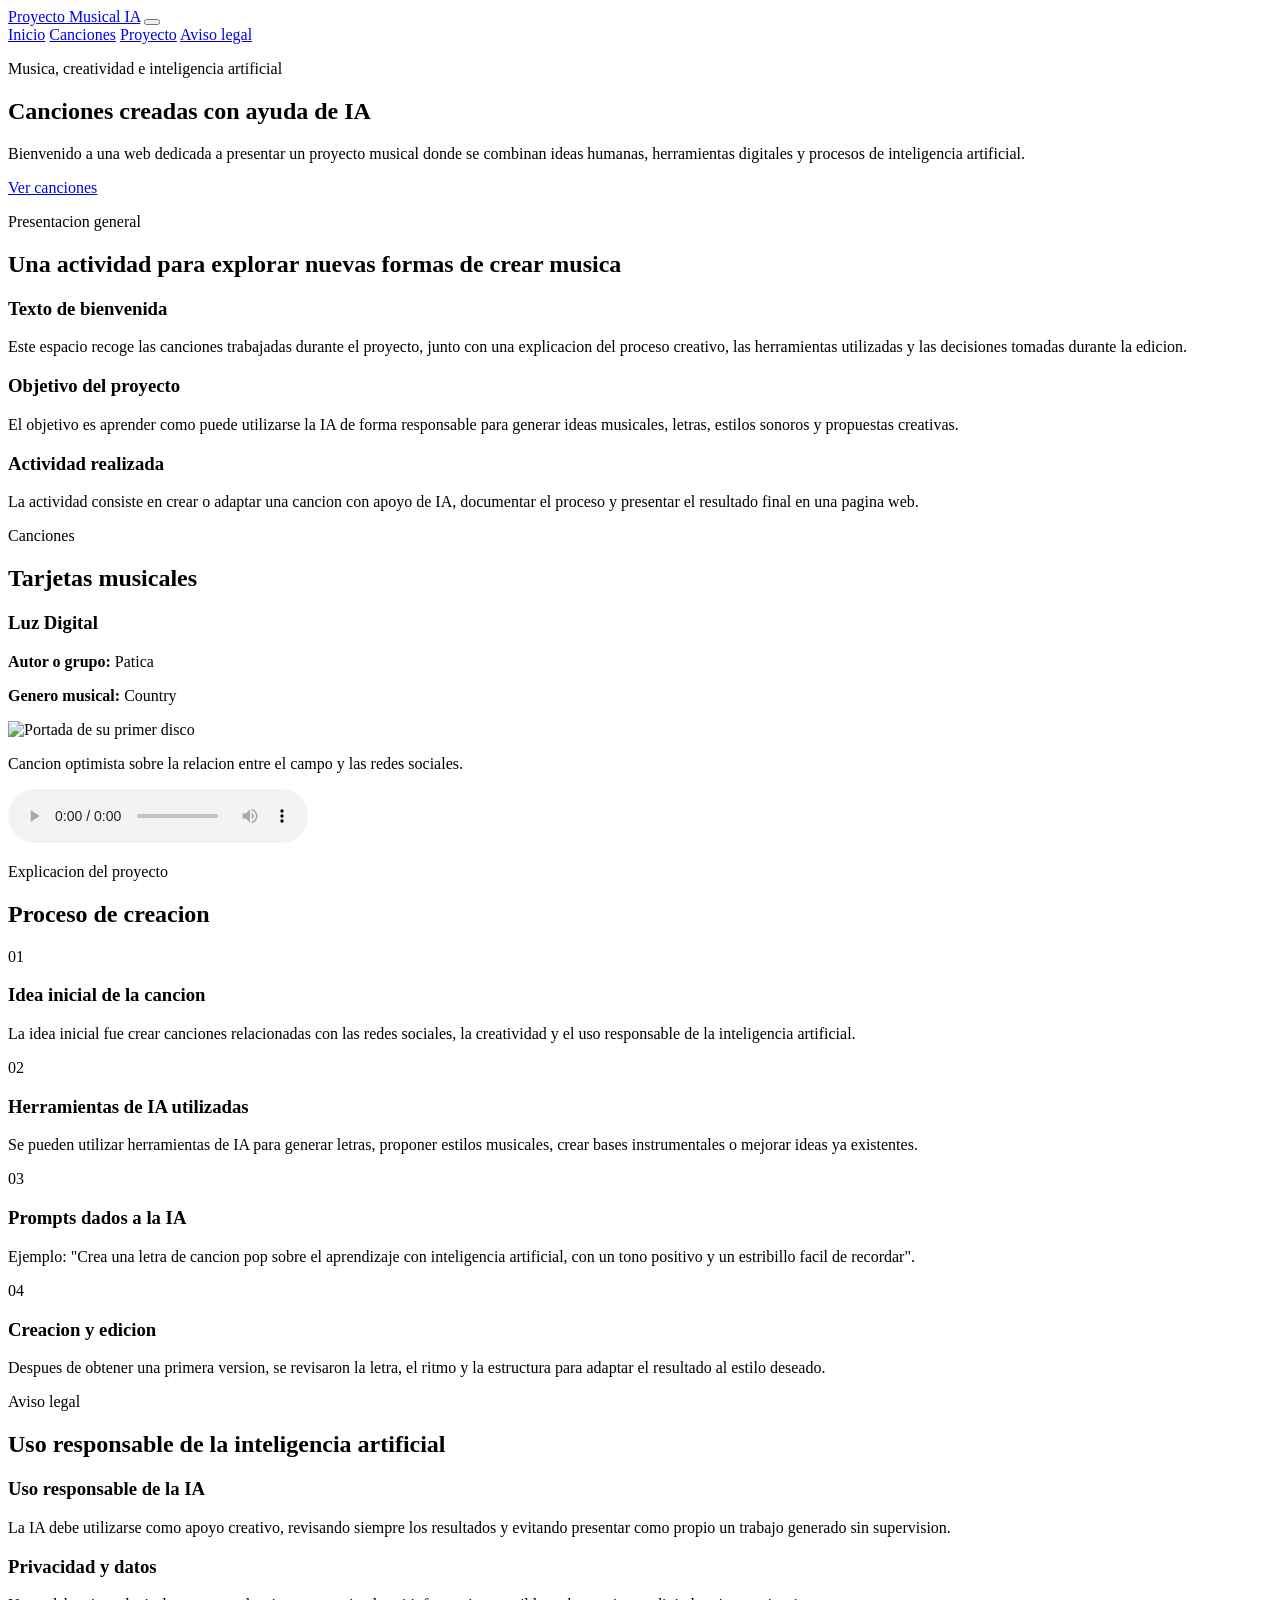
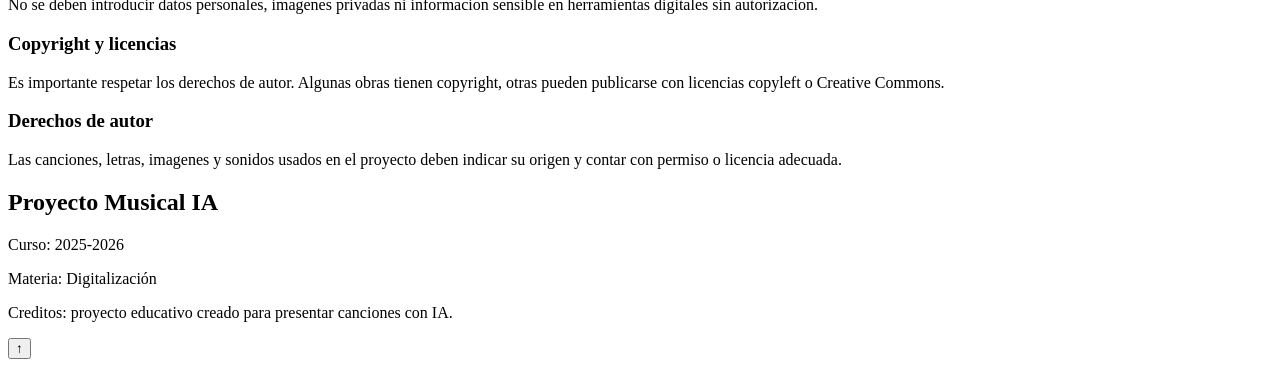
==== index.html @ 207c48af "Add files via upload" ====
<!DOCTYPE html>
<html lang="es">
<head>
  <meta charset="UTF-8">
  <meta name="viewport" content="width=device-width, initial-scale=1.0">
  <title>Proyecto Musical con IA</title>
  <link rel="stylesheet" href="styles.css">
</head>
<body>
  <header class="site-header">
    <a class="logo" href="#inicio">Proyecto Musical IA</a>
    <button class="menu-button" id="menuButton" aria-label="Abrir menu" aria-expanded="false">
      <span></span>
      <span></span>
      <span></span>
    </button>
    <nav class="main-nav" id="mainNav">
      <a href="#inicio">Inicio</a>
      <a href="#canciones">Canciones</a>
      <a href="#proyecto">Proyecto</a>
      <a href="#legal">Aviso legal</a>
    </nav>
  </header>

  <main>
    <section class="hero" id="inicio">
      <div class="hero-content">
        <p class="eyebrow">Musica, creatividad e inteligencia artificial</p>
        <h1>Canciones creadas con ayuda de IA</h1>
        <p>
          Bienvenido a una web dedicada a presentar un proyecto musical donde se combinan
          ideas humanas, herramientas digitales y procesos de inteligencia artificial.
        </p>
        <a class="primary-button" href="#canciones">Ver canciones</a>
      </div>
    </section>

    <section class="section intro-section">
      <div class="section-heading">
        <p class="eyebrow">Presentacion general</p>
        <h2>Una actividad para explorar nuevas formas de crear musica</h2>
      </div>
      <div class="intro-grid">
        <article>
          <h3>Texto de bienvenida</h3>
          <p>
            Este espacio recoge las canciones trabajadas durante el proyecto, junto con
            una explicacion del proceso creativo, las herramientas utilizadas y las
            decisiones tomadas durante la edicion.
          </p>
        </article>
        <article>
          <h3>Objetivo del proyecto</h3>
          <p>
            El objetivo es aprender como puede utilizarse la IA de forma responsable para
            generar ideas musicales, letras, estilos sonoros y propuestas creativas.
          </p>
        </article>
        <article>
          <h3>Actividad realizada</h3>
          <p>
            La actividad consiste en crear o adaptar una cancion con apoyo de IA,
            documentar el proceso y presentar el resultado final en una pagina web.
          </p>
        </article>
      </div>
    </section>

    <section class="section songs-section" id="canciones">
      <div class="section-heading">
        <p class="eyebrow">Canciones</p>
        <h2>Tarjetas musicales</h2>
      </div>

      <div class="song-grid">
        <article class="song-card">
          <div class="song-cover cover-one"></div>
          <div class="song-info">
            <h3>Luz Digital</h3>
            <p><strong>Autor o grupo:</strong> Patica </p>
            <p><strong>Genero musical:</strong> Country </p>
            <img src="../img/image.png" alt="Portada de su primer disco " width="300"> 
            <p>
              Cancion optimista sobre la relacion entre el campo y
              las redes sociales.
            </p>
            <audio controls>
              <source src="../css/Likes y Trigo.mp3" type="audio/mpeg">
              
            </audio>
          </div>
        </article>


    <section class="section project-section" id="proyecto">
      <div class="section-heading">
        <p class="eyebrow">Explicacion del proyecto</p>
        <h2>Proceso de creacion</h2>
      </div>

      <div class="timeline">
        <article>
          <span>01</span>
          <h3>Idea inicial de la cancion</h3>
          <p>
            La idea inicial fue crear canciones relacionadas con las redes sociales, la
            creatividad y el uso responsable de la inteligencia artificial.
          </p>
        </article>
        <article>
          <span>02</span>
          <h3>Herramientas de IA utilizadas</h3>
          <p>
            Se pueden utilizar herramientas de IA para generar letras, proponer estilos
            musicales, crear bases instrumentales o mejorar ideas ya existentes.
          </p>
        </article>
        <article>
          <span>03</span>
          <h3>Prompts dados a la IA</h3>
          <p>
            Ejemplo: "Crea una letra de cancion pop sobre el aprendizaje con inteligencia
            artificial, con un tono positivo y un estribillo facil de recordar".
          </p>
        </article>
        <article>
          <span>04</span>
          <h3>Creacion y edicion</h3>
          <p>
            Despues de obtener una primera version, se revisaron la letra, el ritmo y la
            estructura para adaptar el resultado al estilo deseado.
          </p>
        </article>
      </div>
    </section>

    <section class="section legal-section" id="legal">
      <div class="section-heading">
        <p class="eyebrow">Aviso legal</p>
        <h2>Uso responsable de la inteligencia artificial</h2>
      </div>

      <div class="legal-grid">
        <article>
          <h3>Uso responsable de la IA</h3>
          <p>
            La IA debe utilizarse como apoyo creativo, revisando siempre los resultados y
            evitando presentar como propio un trabajo generado sin supervision.
          </p>
        </article>
        <article>
          <h3>Privacidad y datos</h3>
          <p>
            No se deben introducir datos personales, imagenes privadas ni informacion
            sensible en herramientas digitales sin autorizacion.
          </p>
        </article>
        <article>
          <h3>Copyright y licencias</h3>
          <p>
            Es importante respetar los derechos de autor. Algunas obras tienen copyright,
            otras pueden publicarse con licencias copyleft o Creative Commons.
          </p>
        </article>
        <article>
          <h3>Derechos de autor</h3>
          <p>
            Las canciones, letras, imagenes y sonidos usados en el proyecto deben indicar
            su origen y contar con permiso o licencia adecuada.
          </p>
        </article>
      </div>
    </section>
  </main>

  <footer class="site-footer">
    <div>
      <h2>Proyecto Musical IA</h2>
      <p>Curso: 2025-2026</p>
      <p>Materia: Digitalización</p>
    </div>
    <p class="credits">Creditos: proyecto educativo creado para presentar canciones con IA.</p>
  </footer>

  <button class="top-button" id="topButton" aria-label="Volver arriba">↑</button>

  <script src="script.js"></script>
</body>
</html>
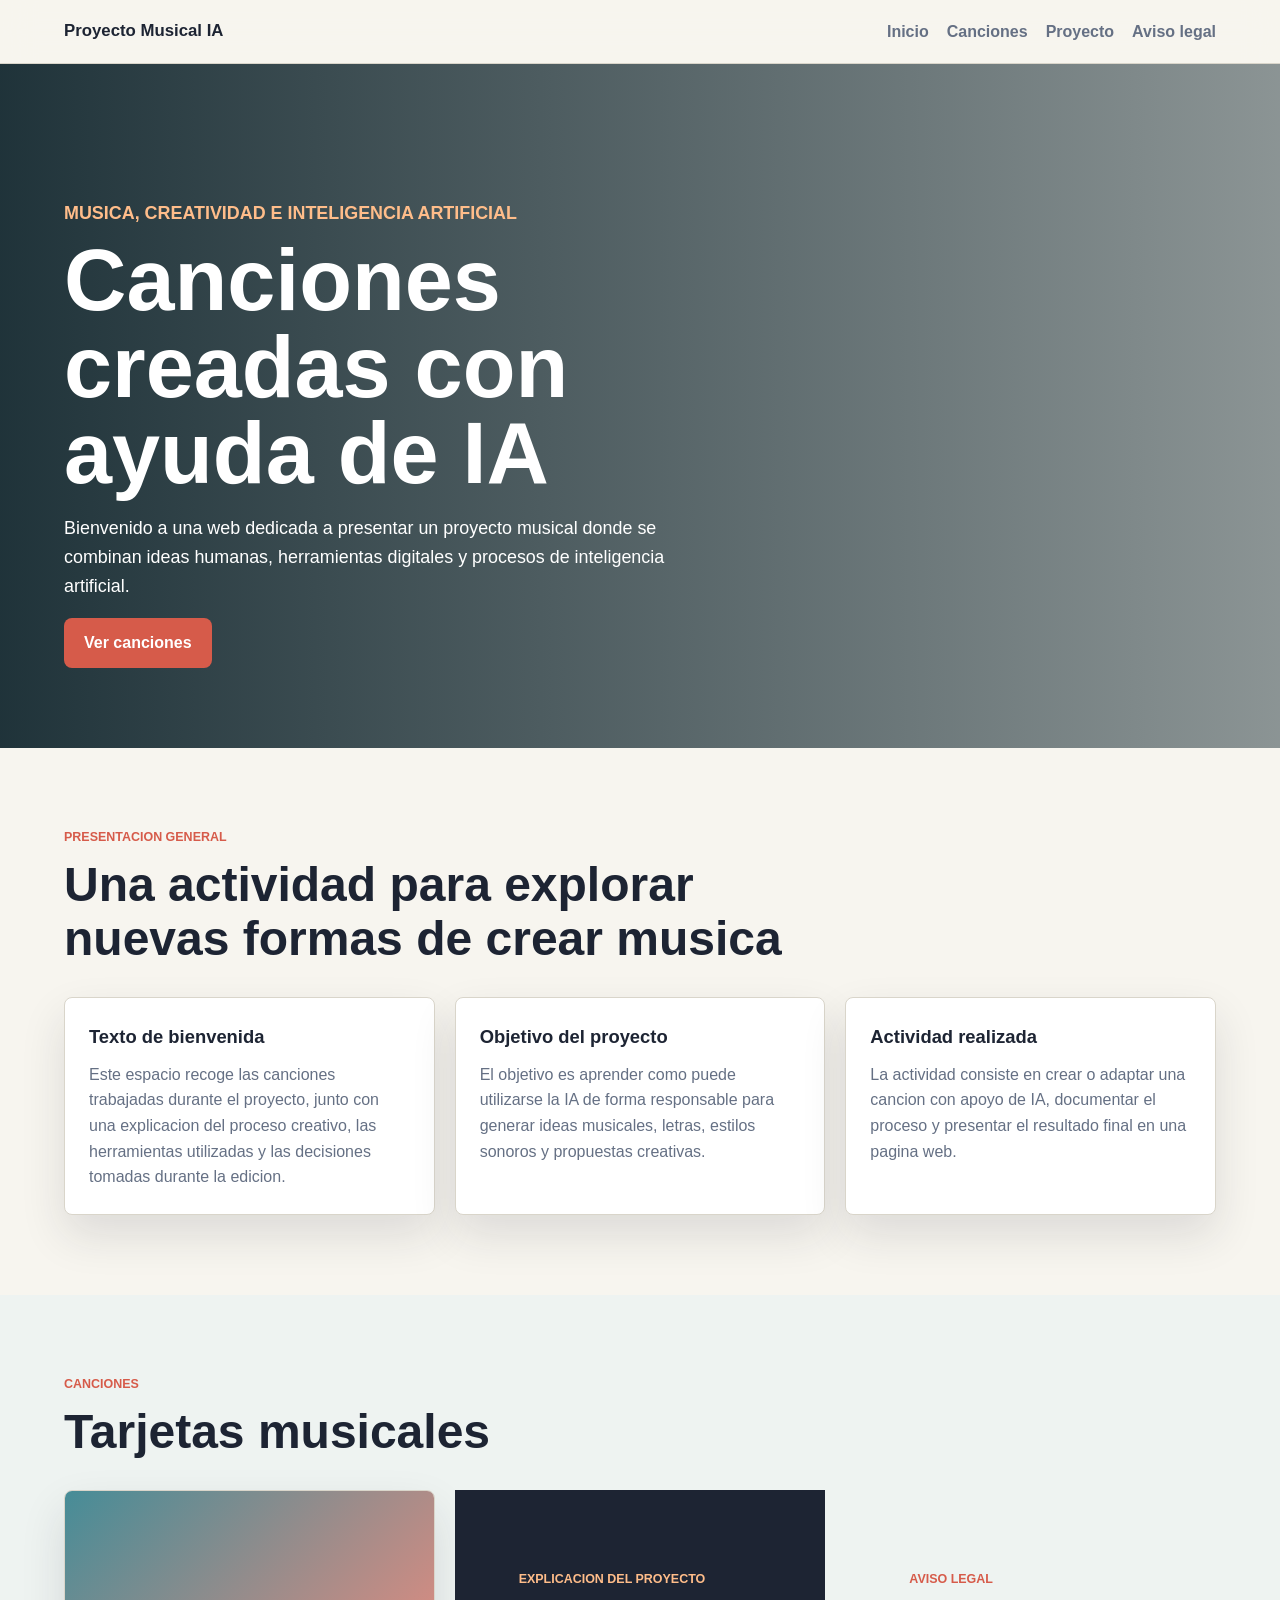
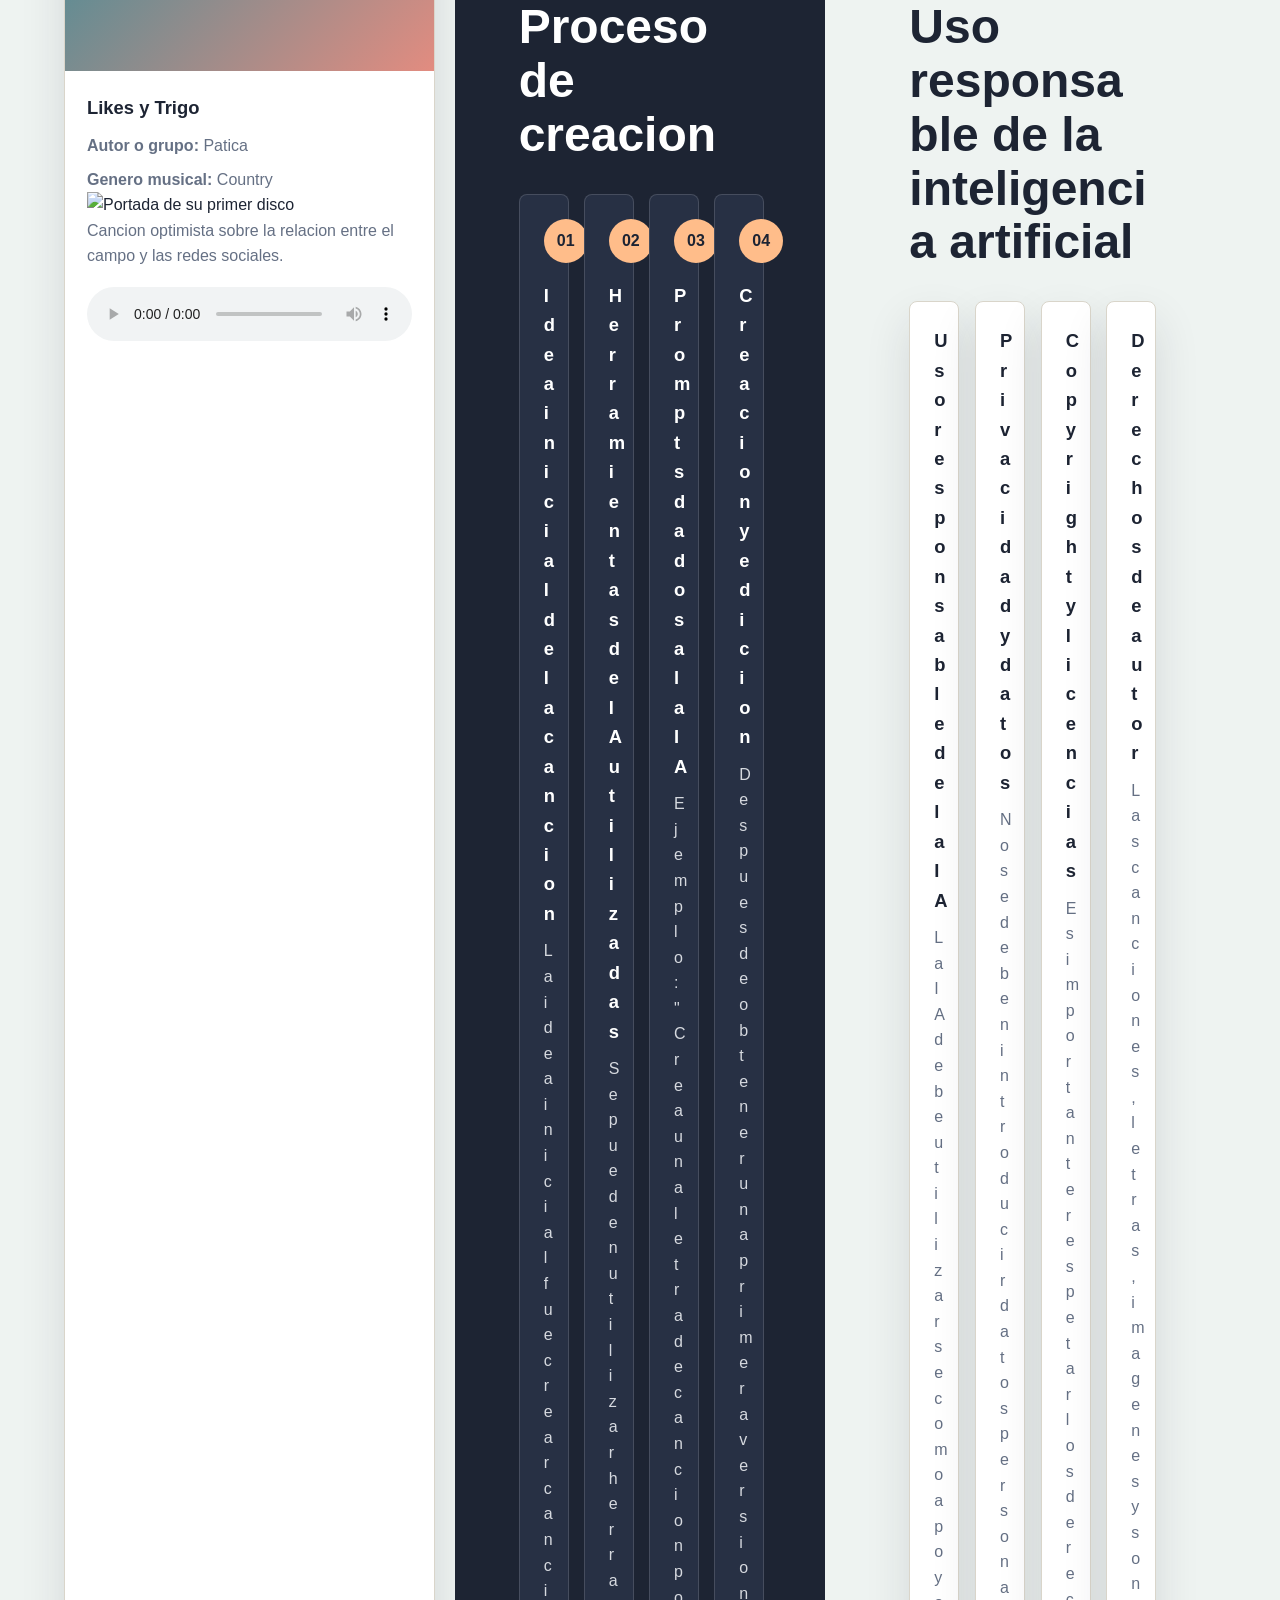
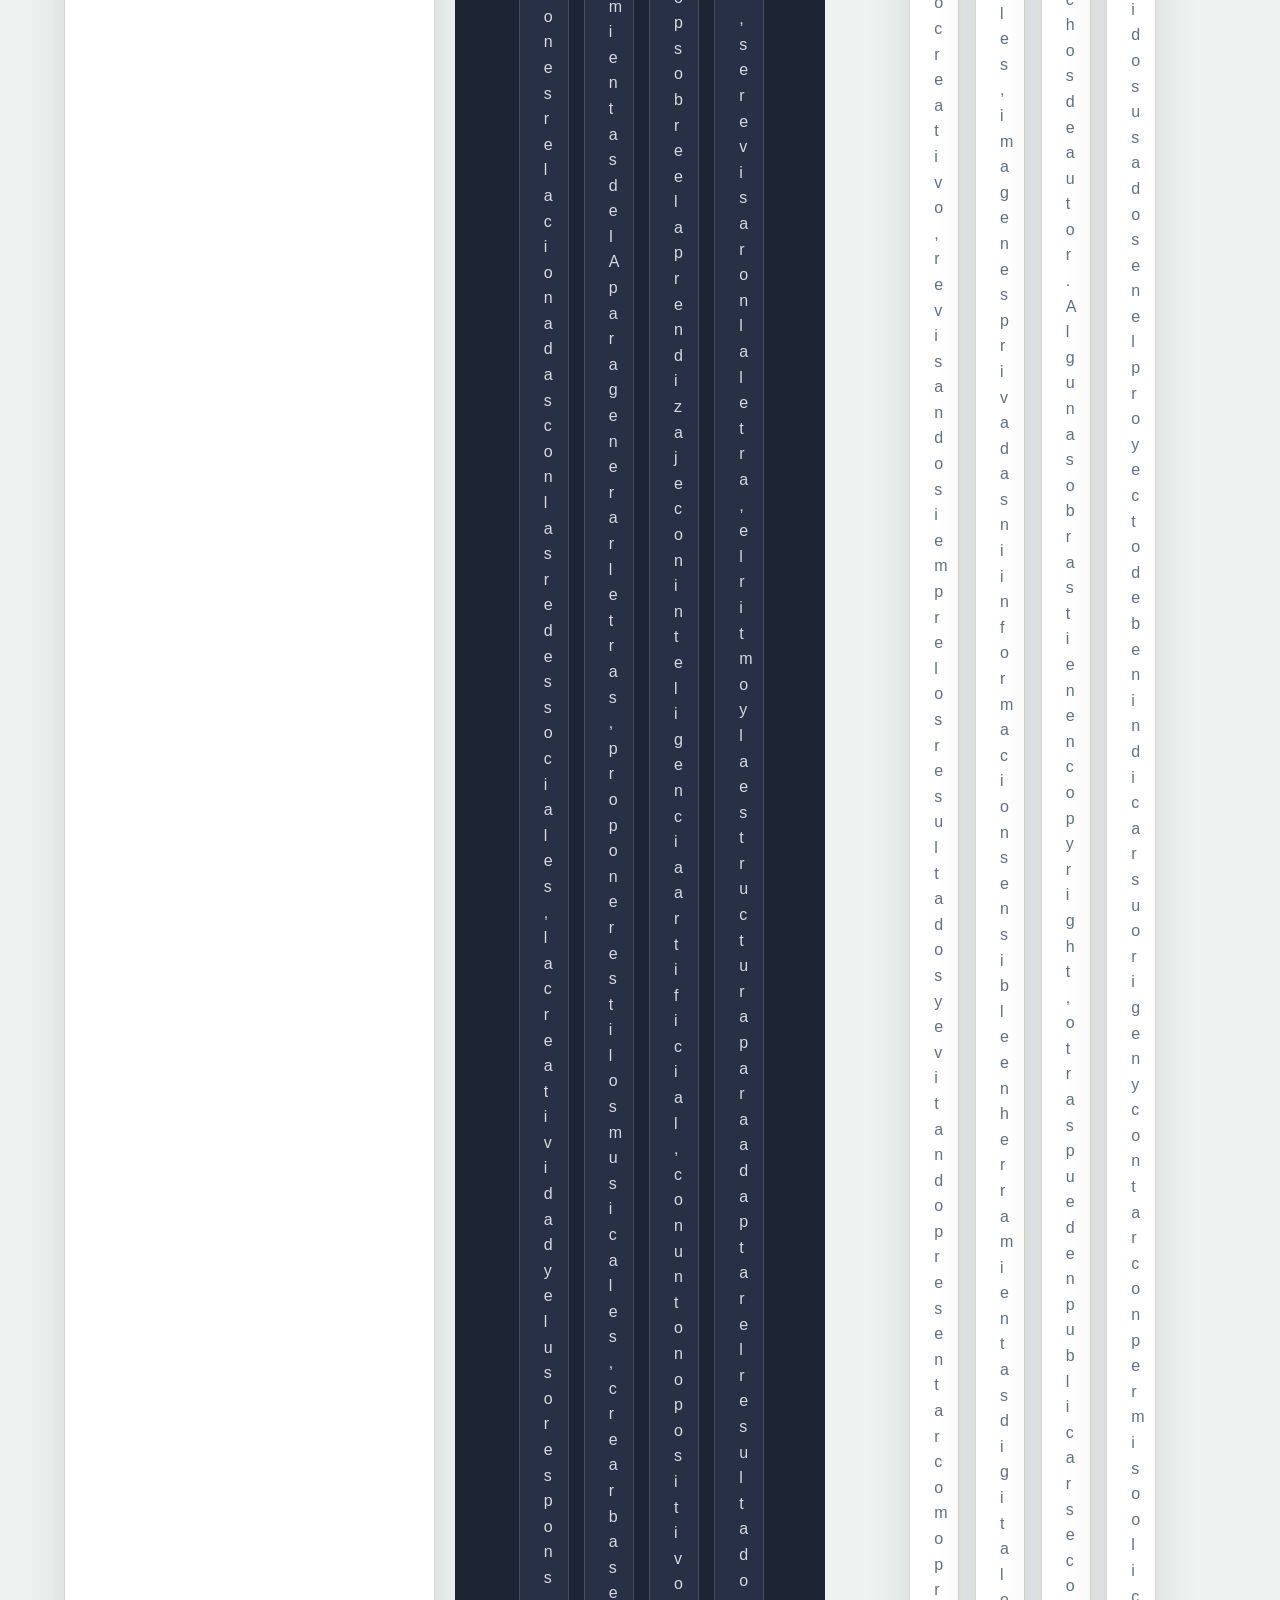
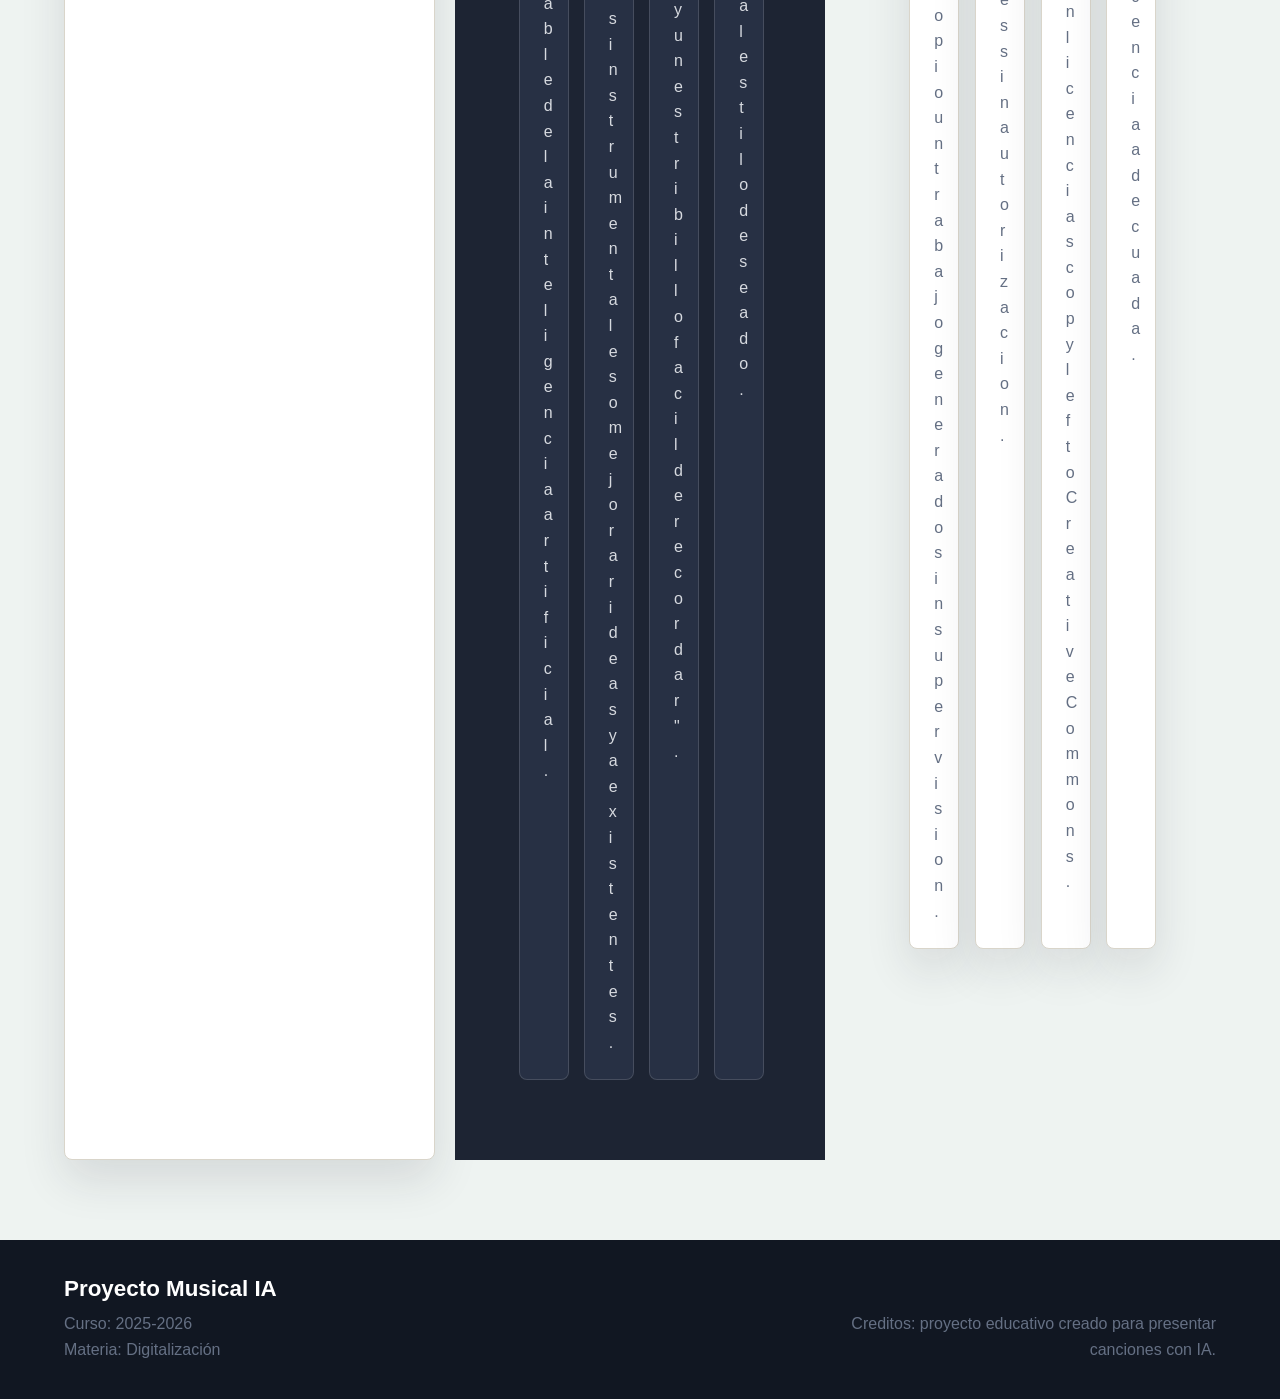
==== commit eabea5d2: "Update index.html" ====
--- a/index.html
+++ b/index.html
@@ -76,7 +76,7 @@
         <article class="song-card">
           <div class="song-cover cover-one"></div>
           <div class="song-info">
-            <h3>Luz Digital</h3>
+            <h3>Likes y Trigo </h3>
             <p><strong>Autor o grupo:</strong> Patica </p>
             <p><strong>Genero musical:</strong> Country </p>
             <img src="../img/image.png" alt="Portada de su primer disco " width="300"> 
--- a/styles.css
+++ b/styles.css
@@ -0,0 +1,410 @@
+:root {
+  --ink: #1d2433;
+  --muted: #657084;
+  --paper: #f7f5ef;
+  --panel: #ffffff;
+  --line: #d9d5ca;
+  --accent: #126c7a;
+  --accent-dark: #0d4e5a;
+  --coral: #d65b4a;
+  --gold: #d39b2a;
+  --green: #4a7c59;
+  --shadow: 0 20px 45px rgba(29, 36, 51, 0.12);
+}
+
+* {
+  box-sizing: border-box;
+}
+
+html {
+  scroll-behavior: smooth;
+}
+
+body {
+  margin: 0;
+  font-family: Arial, Helvetica, sans-serif;
+  color: var(--ink);
+  background: var(--paper);
+  line-height: 1.6;
+}
+
+img,
+audio {
+  max-width: 100%;
+}
+
+.site-header {
+  position: sticky;
+  top: 0;
+  z-index: 10;
+  display: flex;
+  align-items: center;
+  justify-content: space-between;
+  gap: 24px;
+  padding: 18px clamp(18px, 5vw, 64px);
+  background: rgba(247, 245, 239, 0.94);
+  border-bottom: 1px solid var(--line);
+  backdrop-filter: blur(16px);
+}
+
+.logo {
+  color: var(--ink);
+  font-size: 1.05rem;
+  font-weight: 800;
+  text-decoration: none;
+}
+
+.main-nav {
+  display: flex;
+  align-items: center;
+  gap: 18px;
+}
+
+.main-nav a {
+  color: var(--muted);
+  font-weight: 700;
+  text-decoration: none;
+  transition: color 0.2s ease;
+}
+
+.main-nav a:hover {
+  color: var(--accent);
+}
+
+.menu-button {
+  display: none;
+  width: 42px;
+  height: 42px;
+  padding: 9px;
+  border: 1px solid var(--line);
+  border-radius: 8px;
+  background: var(--panel);
+  cursor: pointer;
+}
+
+.menu-button span {
+  display: block;
+  height: 2px;
+  margin: 5px 0;
+  background: var(--ink);
+}
+
+.hero {
+  min-height: 76vh;
+  display: grid;
+  align-items: end;
+  padding: 80px clamp(18px, 5vw, 64px);
+  color: white;
+  background:
+    linear-gradient(90deg, rgba(8, 30, 38, 0.9), rgba(8, 30, 38, 0.45)),
+    url("https://images.unsplash.com/photo-1516280440614-37939bbacd81?auto=format&fit=crop&w=1600&q=80") center/cover;
+}
+
+.hero-content {
+  width: min(760px, 100%);
+}
+
+.eyebrow {
+  margin: 0 0 10px;
+  color: var(--coral);
+  font-size: 0.78rem;
+  font-weight: 800;
+  letter-spacing: 0;
+  text-transform: uppercase;
+}
+
+.hero .eyebrow {
+  color: #ffbd8a;
+}
+
+h1,
+h2,
+h3,
+p {
+  overflow-wrap: anywhere;
+}
+
+h1 {
+  margin: 0;
+  font-size: clamp(2.35rem, 8vw, 5.4rem);
+  line-height: 1;
+  letter-spacing: 0;
+}
+
+h2 {
+  margin: 0;
+  font-size: clamp(1.7rem, 4vw, 3rem);
+  line-height: 1.12;
+  letter-spacing: 0;
+}
+
+h3 {
+  margin: 0 0 10px;
+  font-size: 1.15rem;
+}
+
+.hero p {
+  width: min(660px, 100%);
+  font-size: 1.12rem;
+}
+
+.primary-button {
+  display: inline-flex;
+  align-items: center;
+  justify-content: center;
+  min-height: 46px;
+  padding: 12px 20px;
+  border-radius: 8px;
+  color: white;
+  background: var(--coral);
+  font-weight: 800;
+  text-decoration: none;
+  transition: transform 0.2s ease, background 0.2s ease;
+}
+
+.primary-button:hover {
+  transform: translateY(-2px);
+  background: #bf4d3f;
+}
+
+.section {
+  padding: 80px clamp(18px, 5vw, 64px);
+}
+
+.section-heading {
+  width: min(760px, 100%);
+  margin-bottom: 32px;
+}
+
+.intro-grid,
+.song-grid,
+.legal-grid {
+  display: grid;
+  grid-template-columns: repeat(3, minmax(0, 1fr));
+  gap: 20px;
+}
+
+.intro-grid article,
+.song-card,
+.legal-grid article,
+.timeline article {
+  border: 1px solid var(--line);
+  border-radius: 8px;
+  background: var(--panel);
+  box-shadow: var(--shadow);
+}
+
+.intro-grid article,
+.legal-grid article {
+  padding: 24px;
+}
+
+.songs-section {
+  background: #eef3f1;
+}
+
+.song-card {
+  overflow: hidden;
+}
+
+.song-cover {
+  min-height: 180px;
+  background-size: cover;
+  background-position: center;
+}
+
+.cover-one {
+  background:
+    linear-gradient(135deg, rgba(18, 108, 122, 0.78), rgba(214, 91, 74, 0.7)),
+    url("https://images.unsplash.com/photo-1493225457124-a3eb161ffa5f?auto=format&fit=crop&w=900&q=80") center/cover;
+}
+
+.cover-two {
+  background:
+    linear-gradient(135deg, rgba(13, 78, 90, 0.7), rgba(74, 124, 89, 0.72)),
+    url("https://images.unsplash.com/photo-1511379938547-c1f69419868d?auto=format&fit=crop&w=900&q=80") center/cover;
+}
+
+.cover-three {
+  background:
+    linear-gradient(135deg, rgba(211, 155, 42, 0.72), rgba(29, 36, 51, 0.72)),
+    url("https://images.unsplash.com/photo-1511671782779-c97d3d27a1d4?auto=format&fit=crop&w=900&q=80") center/cover;
+}
+
+.song-info {
+  padding: 22px;
+}
+
+.song-info p,
+.legal-grid p,
+.intro-grid p,
+.timeline p,
+.site-footer p {
+  margin: 0;
+  color: var(--muted);
+}
+
+.song-info p + p {
+  margin-top: 8px;
+}
+
+audio {
+  width: 100%;
+  margin-top: 18px;
+}
+
+.project-section {
+  background: var(--ink);
+  color: white;
+}
+
+.project-section .eyebrow {
+  color: #ffbd8a;
+}
+
+.timeline {
+  display: grid;
+  grid-template-columns: repeat(4, minmax(0, 1fr));
+  gap: 18px;
+}
+
+.timeline article {
+  padding: 24px;
+  background: #273044;
+  border-color: rgba(255, 255, 255, 0.14);
+  box-shadow: none;
+}
+
+.timeline span {
+  display: inline-flex;
+  align-items: center;
+  justify-content: center;
+  width: 44px;
+  height: 44px;
+  margin-bottom: 18px;
+  border-radius: 50%;
+  color: var(--ink);
+  background: #ffbd8a;
+  font-weight: 900;
+}
+
+.timeline p {
+  color: #d6d9df;
+}
+
+.legal-grid {
+  grid-template-columns: repeat(4, minmax(0, 1fr));
+}
+
+.site-footer {
+  display: flex;
+  align-items: flex-end;
+  justify-content: space-between;
+  gap: 24px;
+  padding: 36px clamp(18px, 5vw, 64px);
+  color: white;
+  background: #111722;
+}
+
+.site-footer h2 {
+  margin-bottom: 10px;
+  font-size: 1.4rem;
+}
+
+.credits {
+  max-width: 420px;
+  text-align: right;
+}
+
+.top-button {
+  position: fixed;
+  right: 18px;
+  bottom: 18px;
+  width: 44px;
+  height: 44px;
+  border: 0;
+  border-radius: 50%;
+  color: white;
+  background: var(--accent);
+  font-size: 1.3rem;
+  font-weight: 900;
+  cursor: pointer;
+  opacity: 0;
+  pointer-events: none;
+  transform: translateY(10px);
+  transition: opacity 0.2s ease, transform 0.2s ease;
+}
+
+.top-button.is-visible {
+  opacity: 1;
+  pointer-events: auto;
+  transform: translateY(0);
+}
+
+@media (max-width: 1000px) {
+  .intro-grid,
+  .song-grid,
+  .legal-grid,
+  .timeline {
+    grid-template-columns: repeat(2, minmax(0, 1fr));
+  }
+}
+
+@media (max-width: 720px) {
+  .site-header {
+    align-items: flex-start;
+  }
+
+  .menu-button {
+    display: block;
+  }
+
+  .main-nav {
+    position: absolute;
+    top: 72px;
+    left: 18px;
+    right: 18px;
+    display: none;
+    flex-direction: column;
+    align-items: stretch;
+    padding: 14px;
+    border: 1px solid var(--line);
+    border-radius: 8px;
+    background: var(--panel);
+    box-shadow: var(--shadow);
+  }
+
+  .main-nav.is-open {
+    display: flex;
+  }
+
+  .main-nav a {
+    padding: 10px;
+  }
+
+  .hero {
+    min-height: 70vh;
+    padding-top: 72px;
+  }
+
+  .section {
+    padding-top: 56px;
+    padding-bottom: 56px;
+  }
+
+  .intro-grid,
+  .song-grid,
+  .legal-grid,
+  .timeline {
+    grid-template-columns: 1fr;
+  }
+
+  .site-footer {
+    display: block;
+  }
+
+  .credits {
+    margin-top: 20px;
+    text-align: left;
+  }
+}
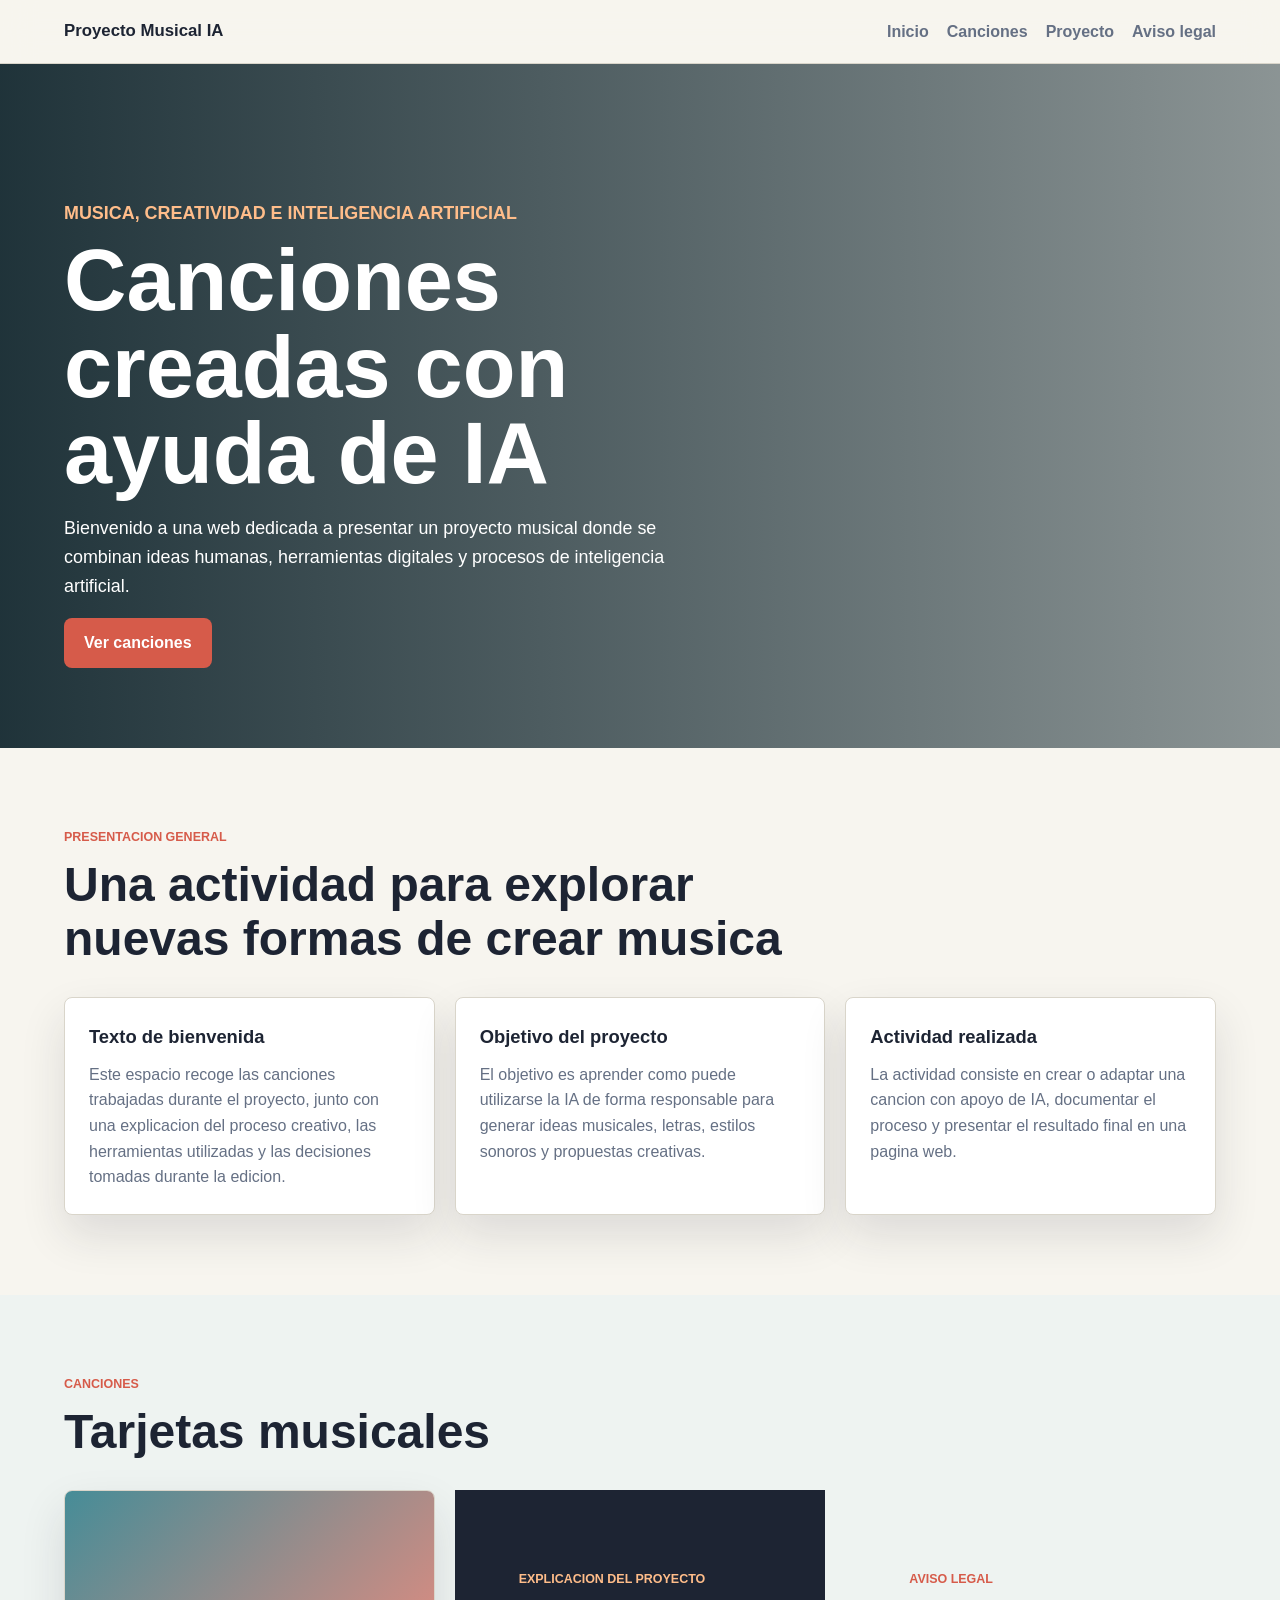
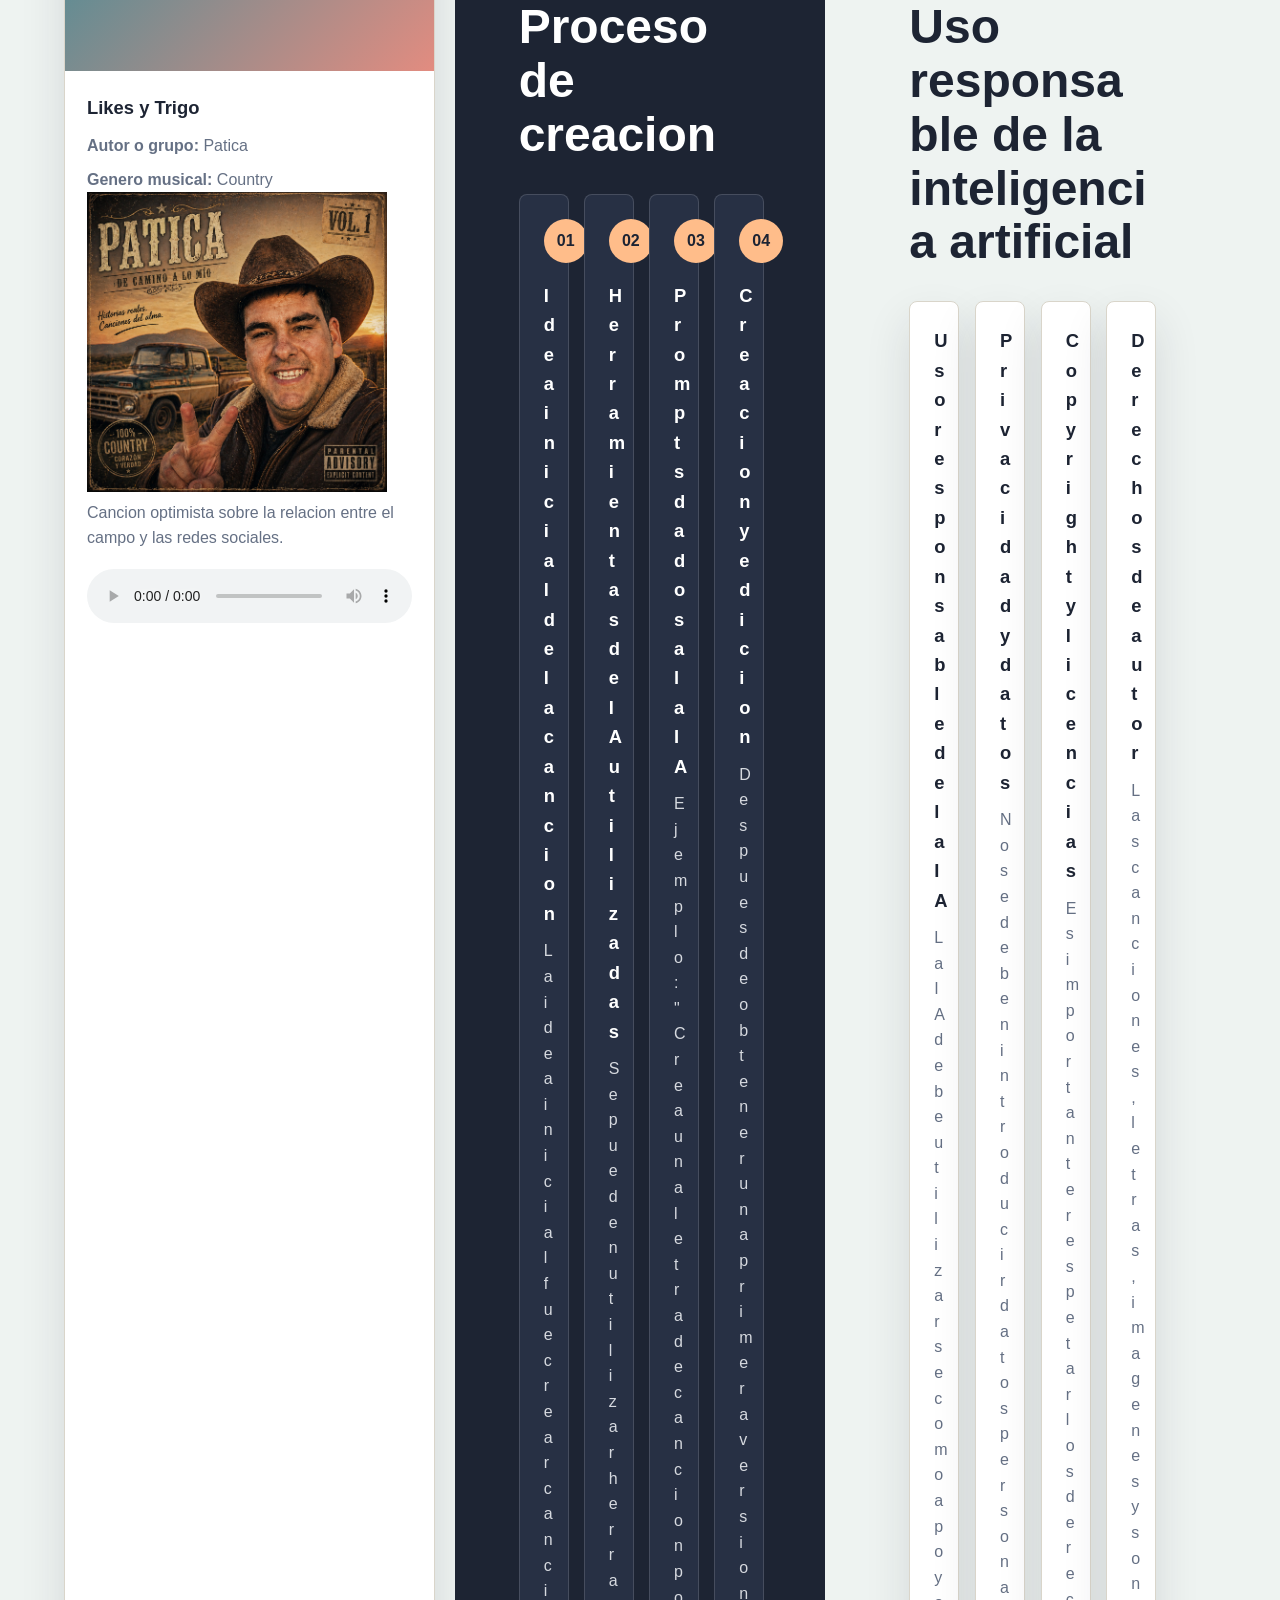
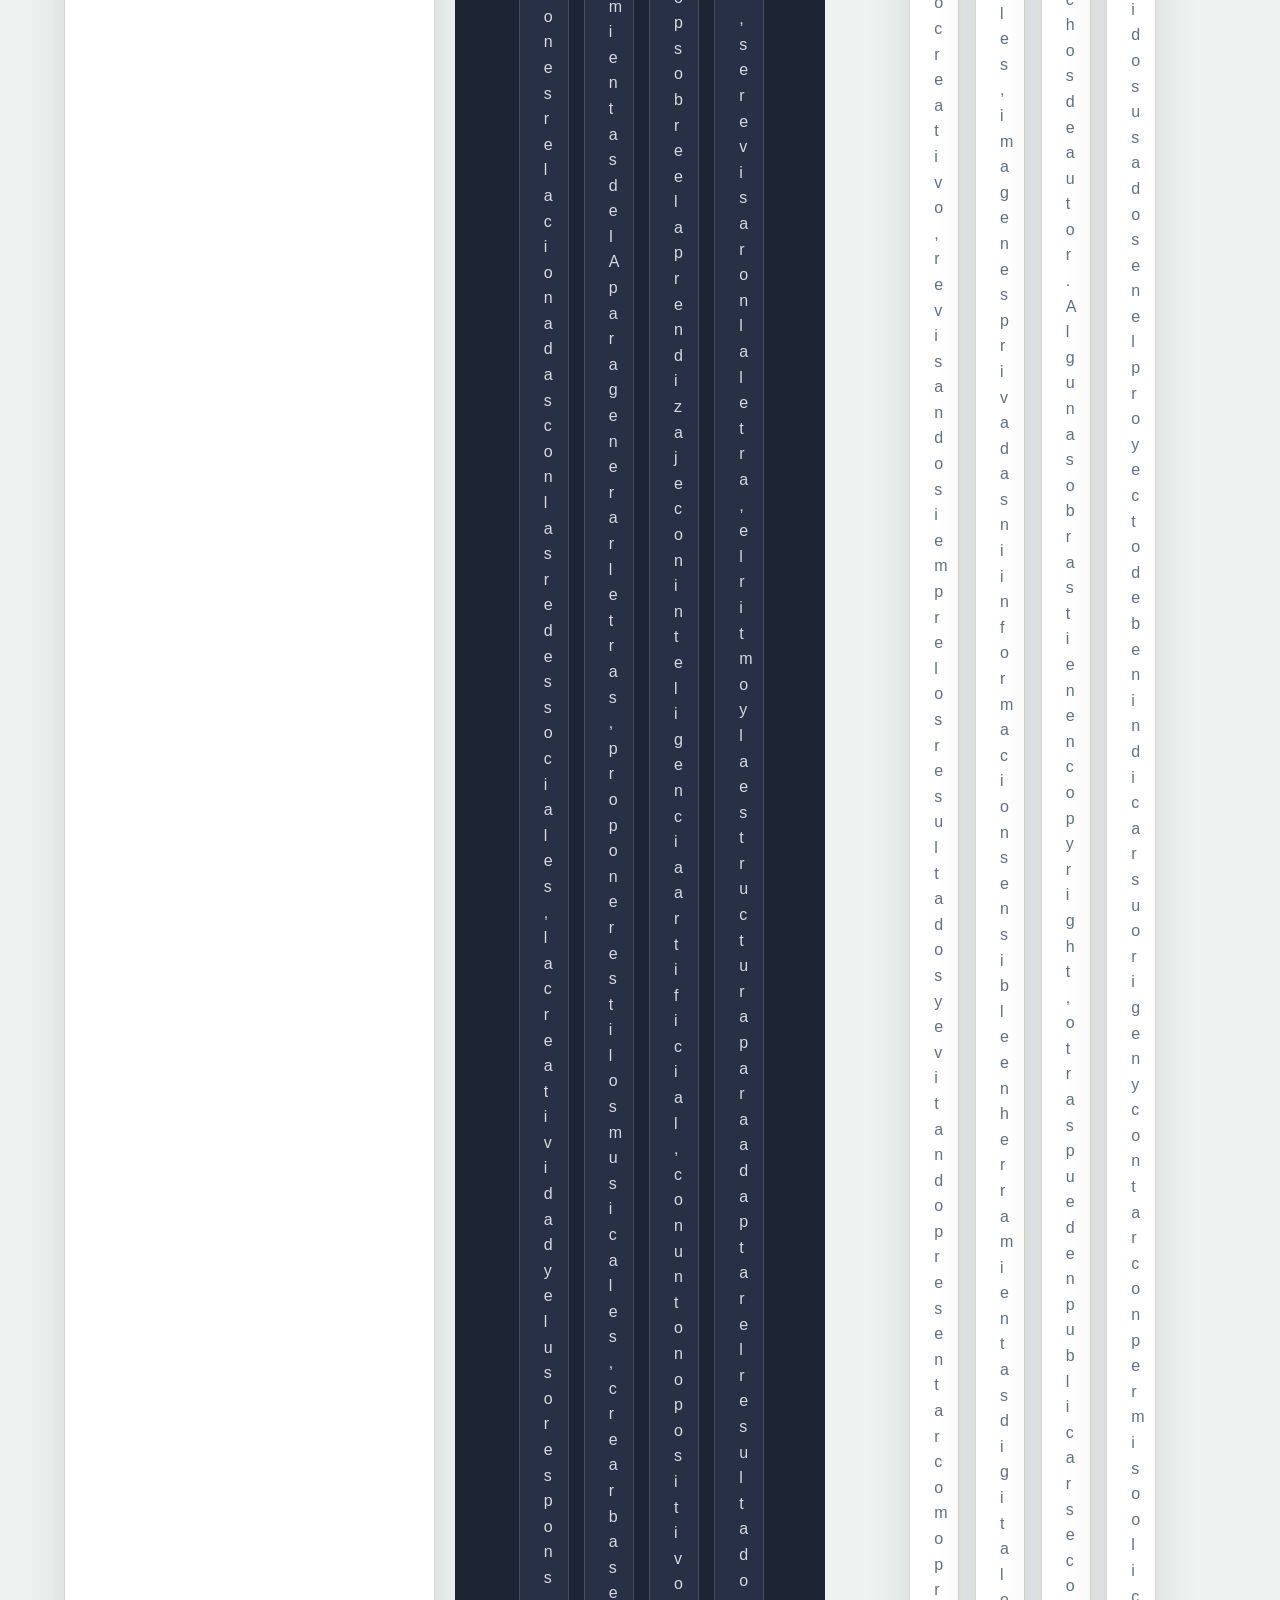
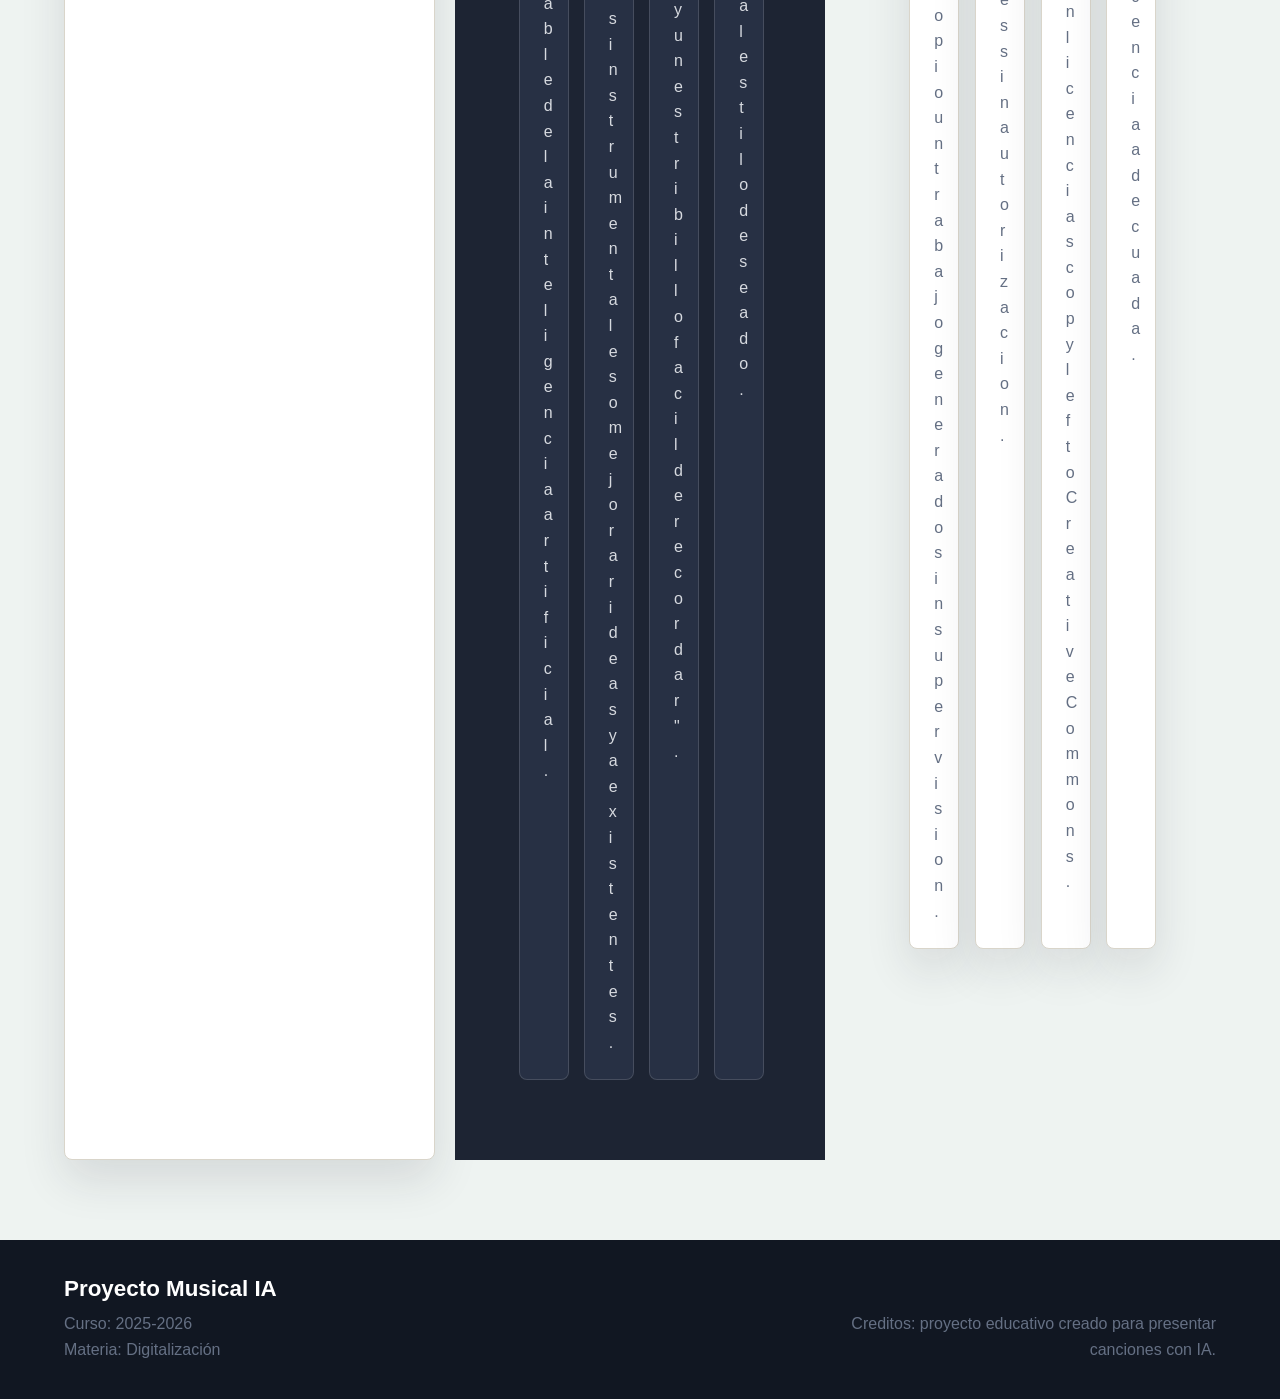
==== commit 283e61d5: "Update index.html" ====
--- a/index.html
+++ b/index.html
@@ -79,7 +79,7 @@
             <h3>Likes y Trigo </h3>
             <p><strong>Autor o grupo:</strong> Patica </p>
             <p><strong>Genero musical:</strong> Country </p>
-            <img src="../img/image.png" alt="Portada de su primer disco " width="300"> 
+            <img src="image.png" alt="Portada de su primer disco " width="300"> 
             <p>
               Cancion optimista sobre la relacion entre el campo y
               las redes sociales.
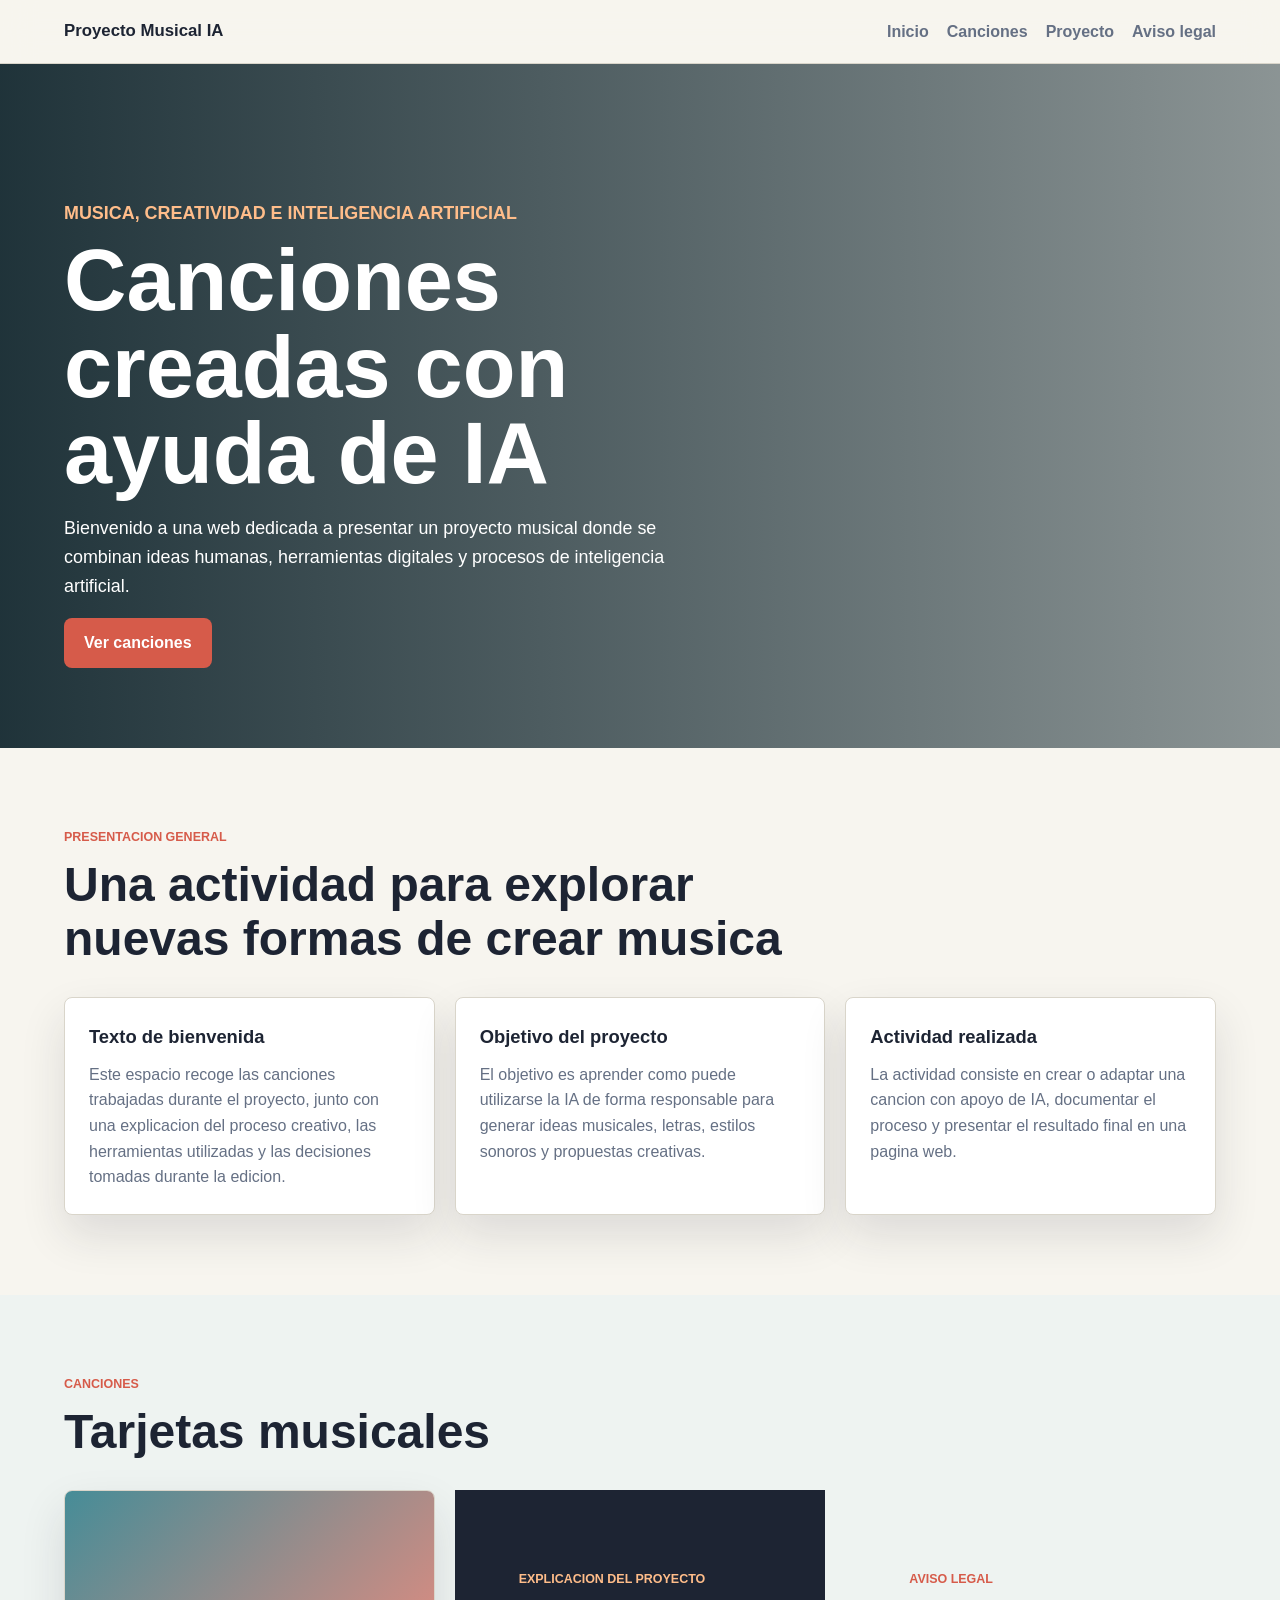
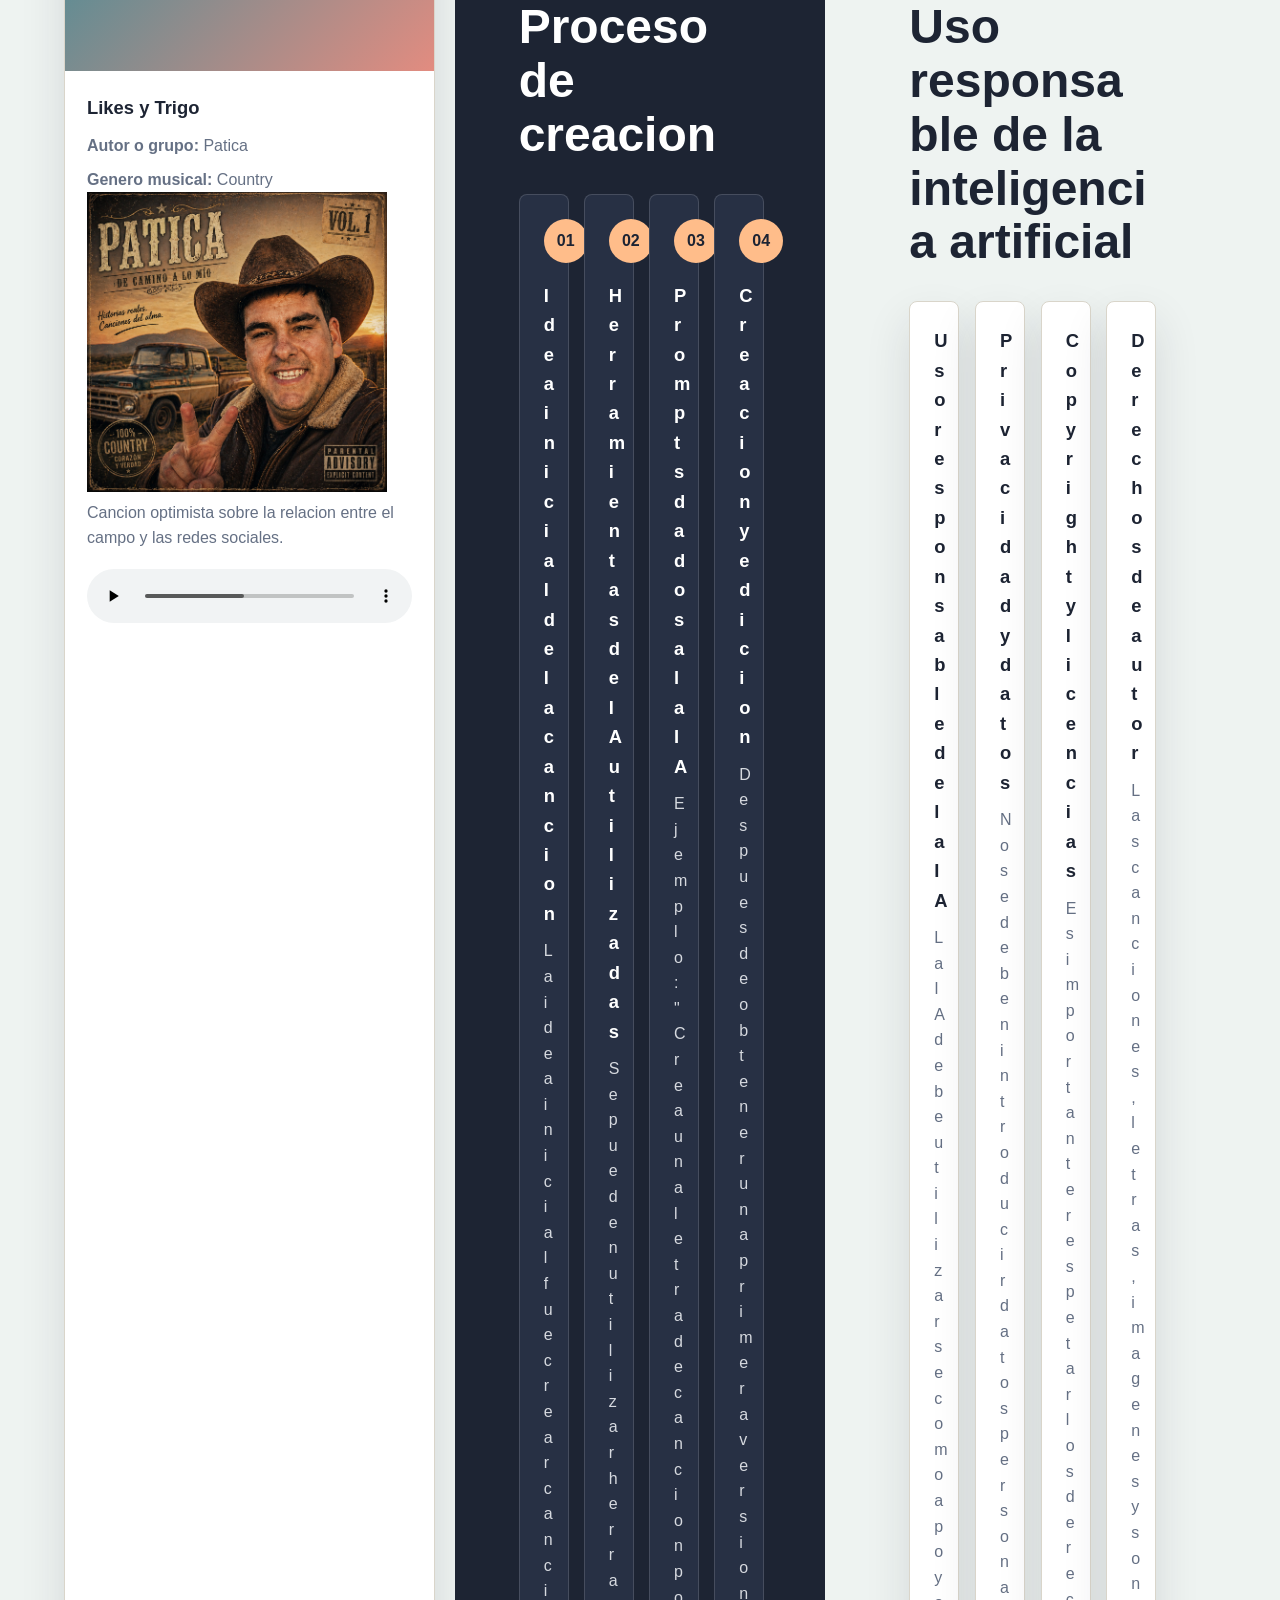
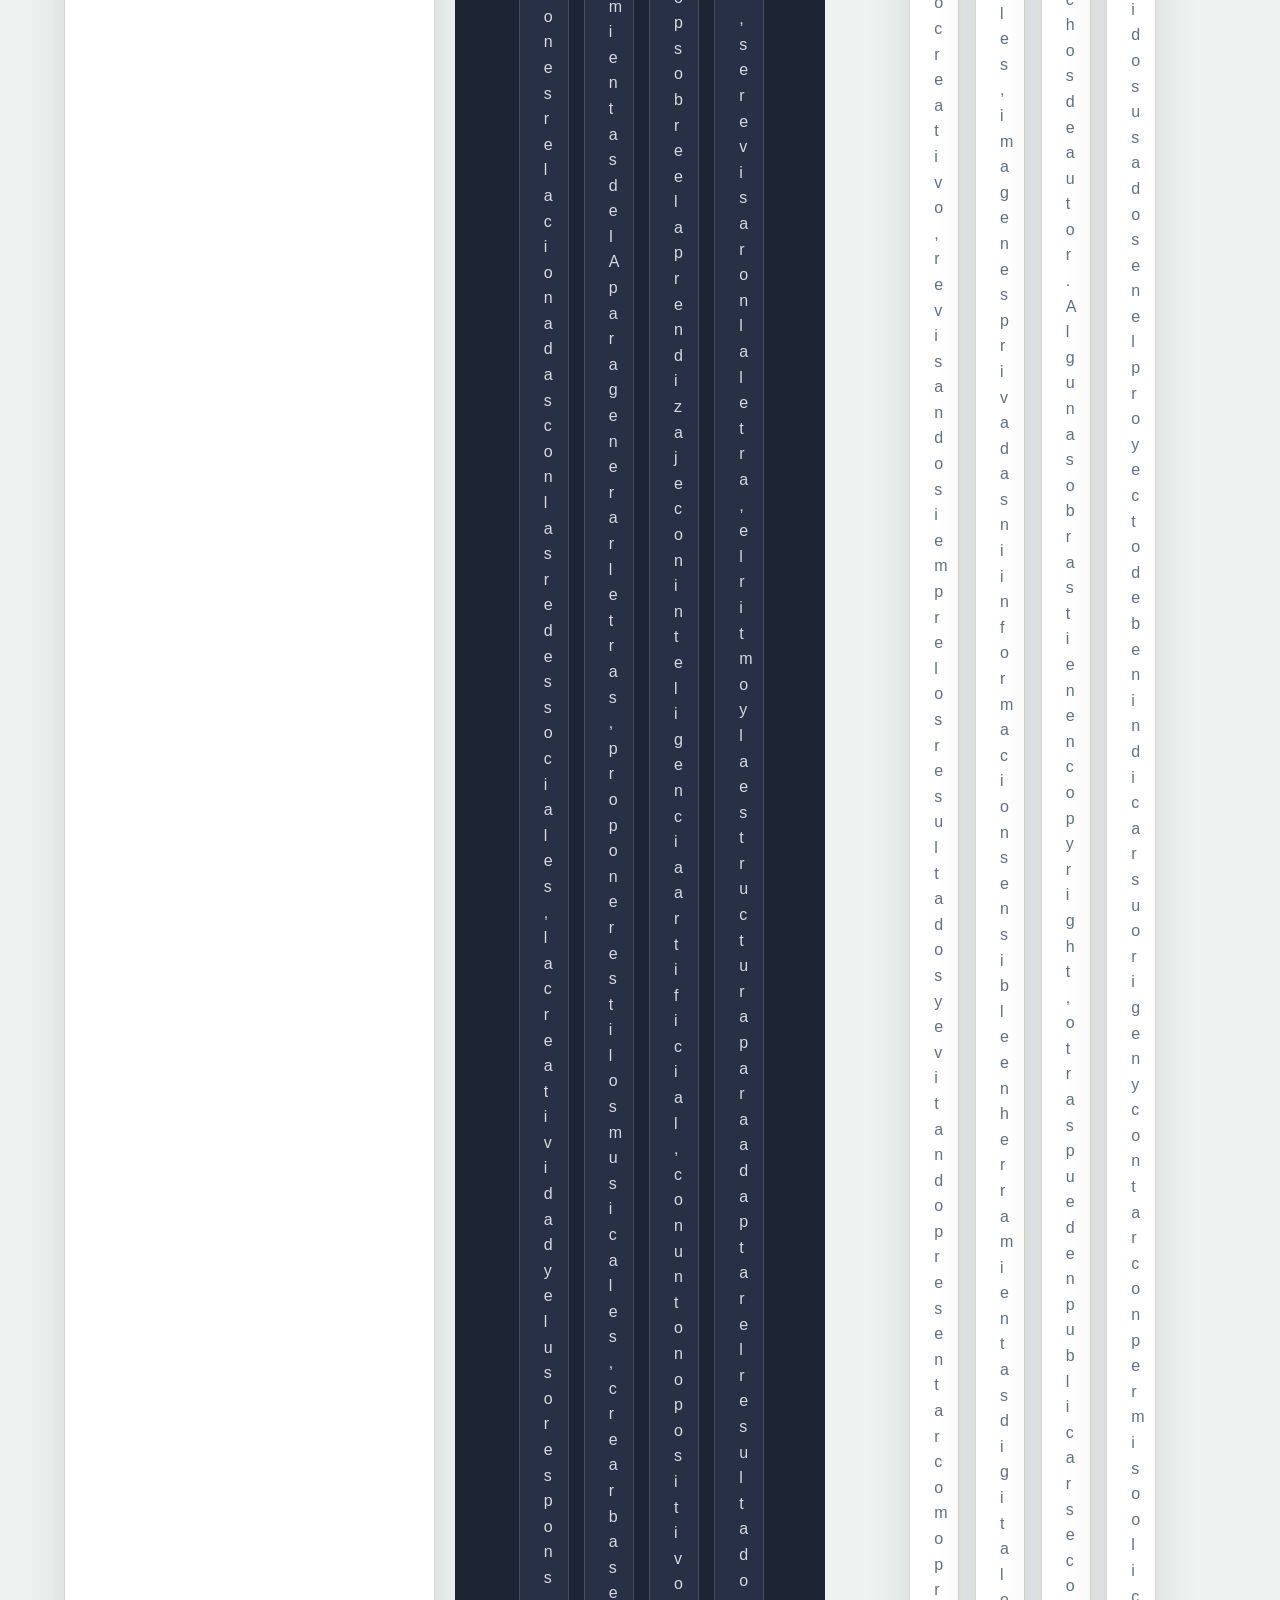
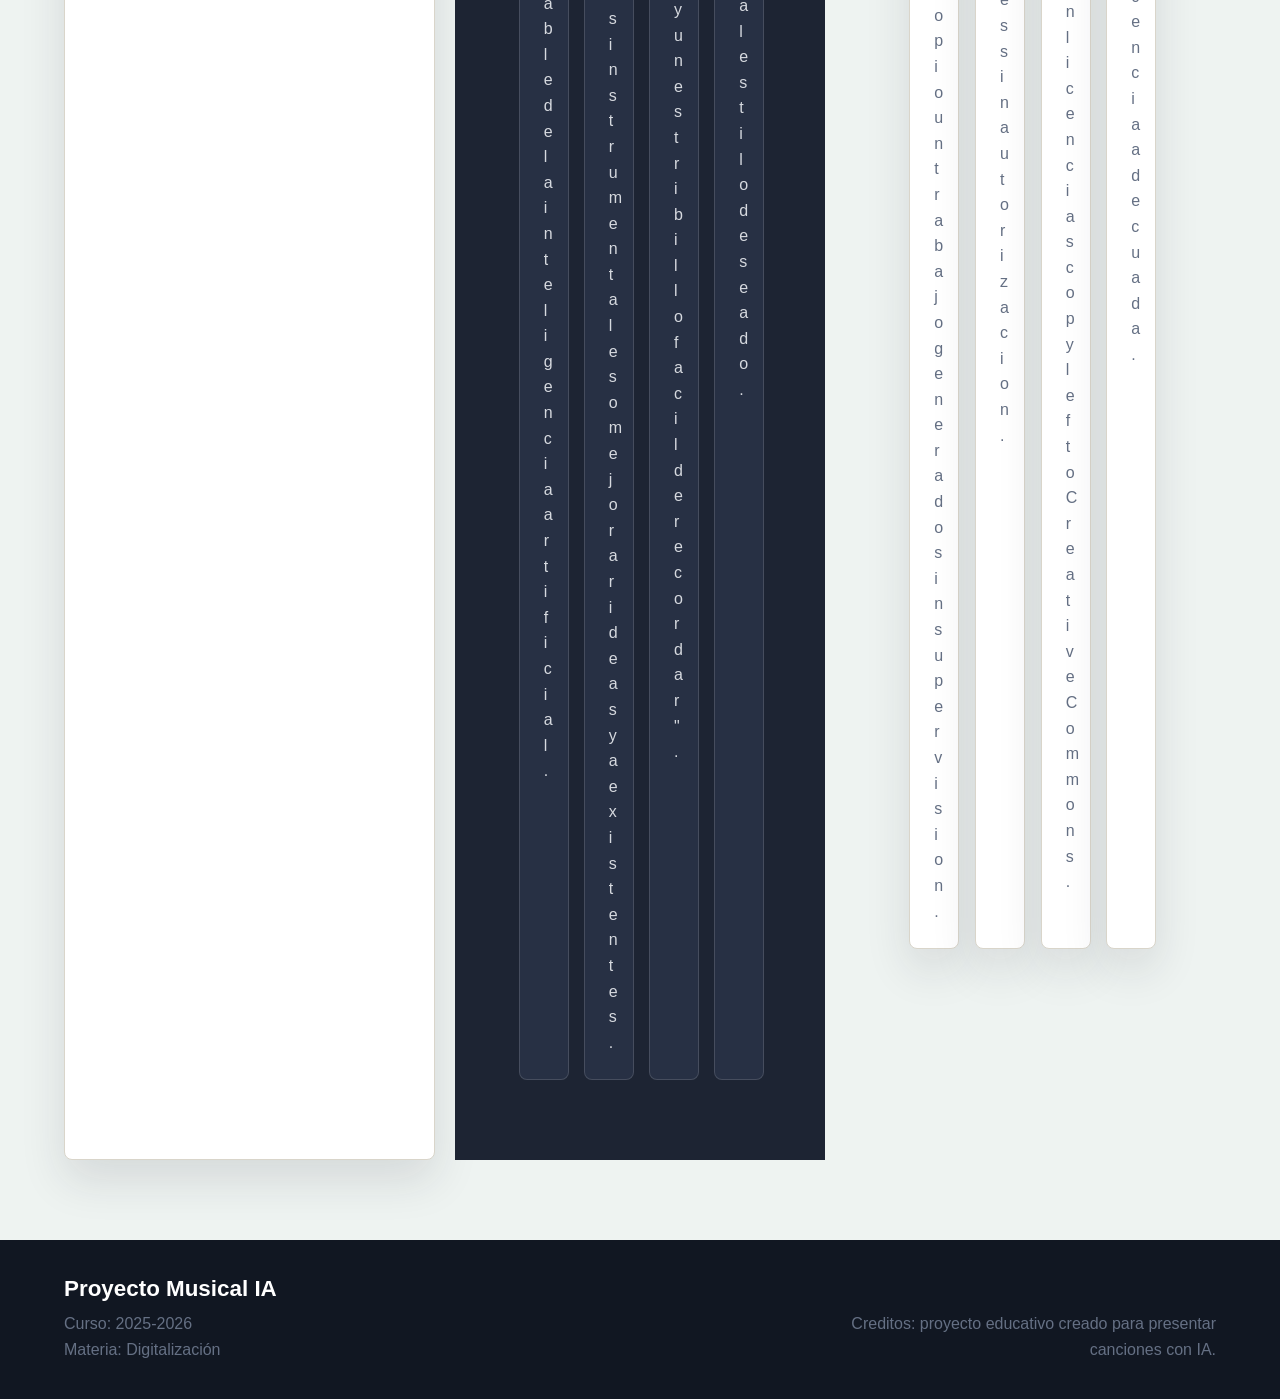
==== commit cbb93981: "Update index.html" ====
--- a/index.html
+++ b/index.html
@@ -85,7 +85,7 @@
               las redes sociales.
             </p>
             <audio controls>
-              <source src="../css/Likes y Trigo.mp3" type="audio/mpeg">
+              <source src="Likes y Trigo.mp3" type="audio/mpeg">
               
             </audio>
           </div>
